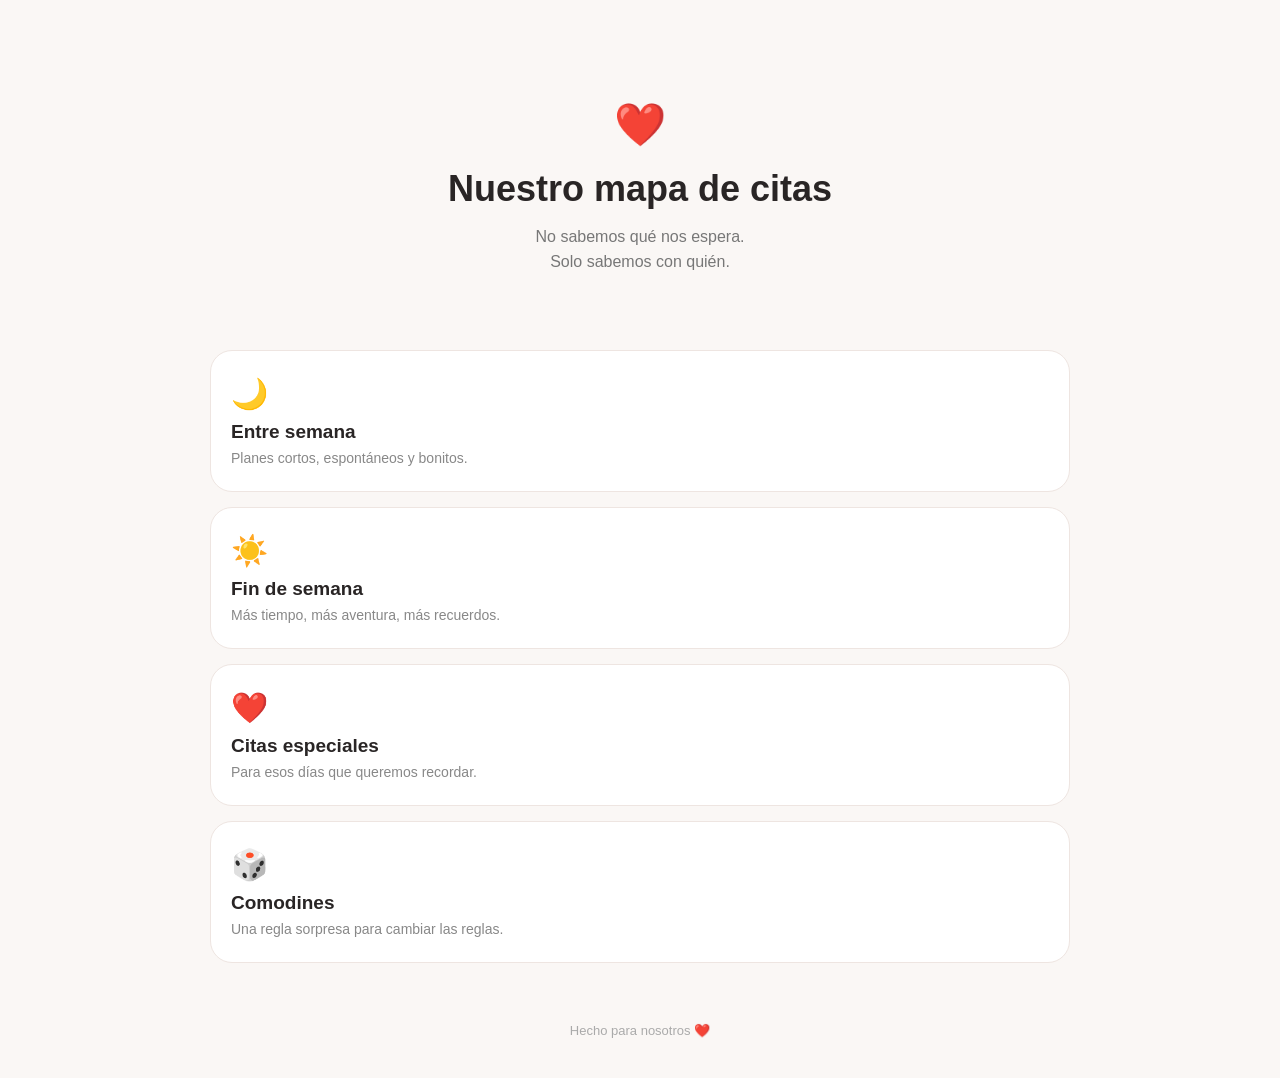
==== index.html @ 82c88a0c "Refactor index.html structure and content" ====
<!DOCTYPE html>
<html lang="es">

<head>
    <meta charset="UTF-8">
    <meta name="viewport" content="width=device-width, initial-scale=1.0">

    <title>Nuestro mapa de citas</title>

    <link rel="stylesheet" href="styles.css">
</head>

<body>

    <main class="container">

        <section class="hero">

            <div class="heart">❤️</div>

            <h1>Nuestro mapa de citas</h1>

            <p class="subtitle">
                No sabemos qué nos espera.<br>
                Solo sabemos con quién.
            </p>

        </section>


        <section class="categories">

            <div class="category">

                <div class="category-icon">🌙</div>

                <h2>Entre semana</h2>

                <p>
                    Planes cortos, espontáneos y bonitos.
                </p>

            </div>


            <div class="category">

                <div class="category-icon">☀️</div>

                <h2>Fin de semana</h2>

                <p>
                    Más tiempo, más aventura, más recuerdos.
                </p>

            </div>


            <div class="category">

                <div class="category-icon">❤️</div>

                <h2>Citas especiales</h2>

                <p>
                    Para esos días que queremos recordar.
                </p>

            </div>


            <div class="category">

                <div class="category-icon">🎲</div>

                <h2>Comodines</h2>

                <p>
                    Una regla sorpresa para cambiar las reglas.
                </p>

            </div>

        </section>


        <footer class="footer">

            Hecho para nosotros ❤️

        </footer>

    </main>

</body>

</html>
---- styles.css ----
* {
    box-sizing: border-box;
    margin: 0;
    padding: 0;
}

body {
    font-family: -apple-system, BlinkMacSystemFont, "Segoe UI", sans-serif;
    background: #faf7f5;
    color: #292525;
    min-height: 100vh;
}

.container {
    width: 100%;
    max-width: 900px;
    margin: 0 auto;
    padding: 40px 20px;
}

.hero {
    text-align: center;
    padding: 60px 20px 40px;
}

.heart {
    font-size: 42px;
    margin-bottom: 20px;
}

h1 {
    font-size: 36px;
    line-height: 1.1;
    margin-bottom: 15px;
}

.subtitle {
    color: #777;
    font-size: 16px;
    line-height: 1.6;
    max-width: 500px;
    margin: 0 auto;
}

.categories {
    display: grid;
    gap: 15px;
    margin-top: 35px;
}

.category {
    display: block;
    text-decoration: none;
    color: inherit;
    background: white;
    border: 1px solid #eee5e1;
    border-radius: 22px;
    padding: 25px 20px;
    transition: transform 0.2s ease, box-shadow 0.2s ease;
}

.category:hover {
    transform: translateY(-3px);
    box-shadow: 0 10px 30px rgba(0, 0, 0, 0.07);
}

.category-icon {
    font-size: 30px;
    margin-bottom: 10px;
}

.category h2 {
    font-size: 19px;
    margin-bottom: 7px;
}

.category p {
    color: #888;
    font-size: 14px;
}

.footer {
    text-align: center;
    margin-top: 60px;
    color: #aaa;
    font-size: 13px;
}
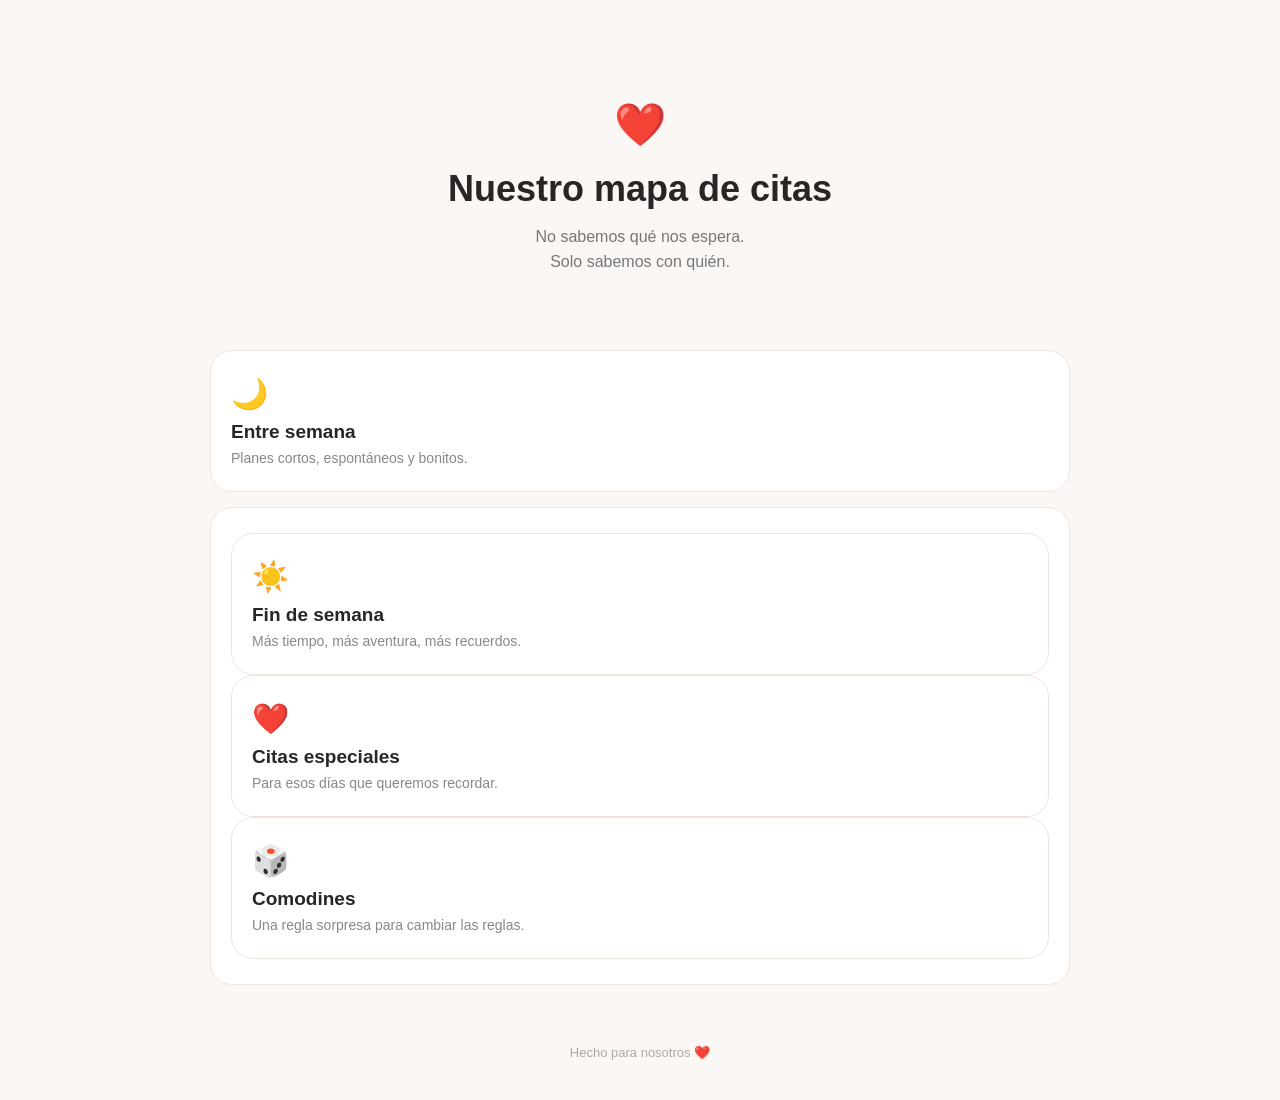
==== commit 43dc06b6: "Update index.html" ====
--- a/index.html
+++ b/index.html
@@ -30,7 +30,7 @@
 
         <section class="categories">
 
-            <div class="category">
+            <a href="entre-semana.html" class="category">
 
                 <div class="category-icon">🌙</div>
 
@@ -53,7 +53,7 @@
                     Más tiempo, más aventura, más recuerdos.
                 </p>
 
-            </div>
+            </a>
 
 
             <div class="category">
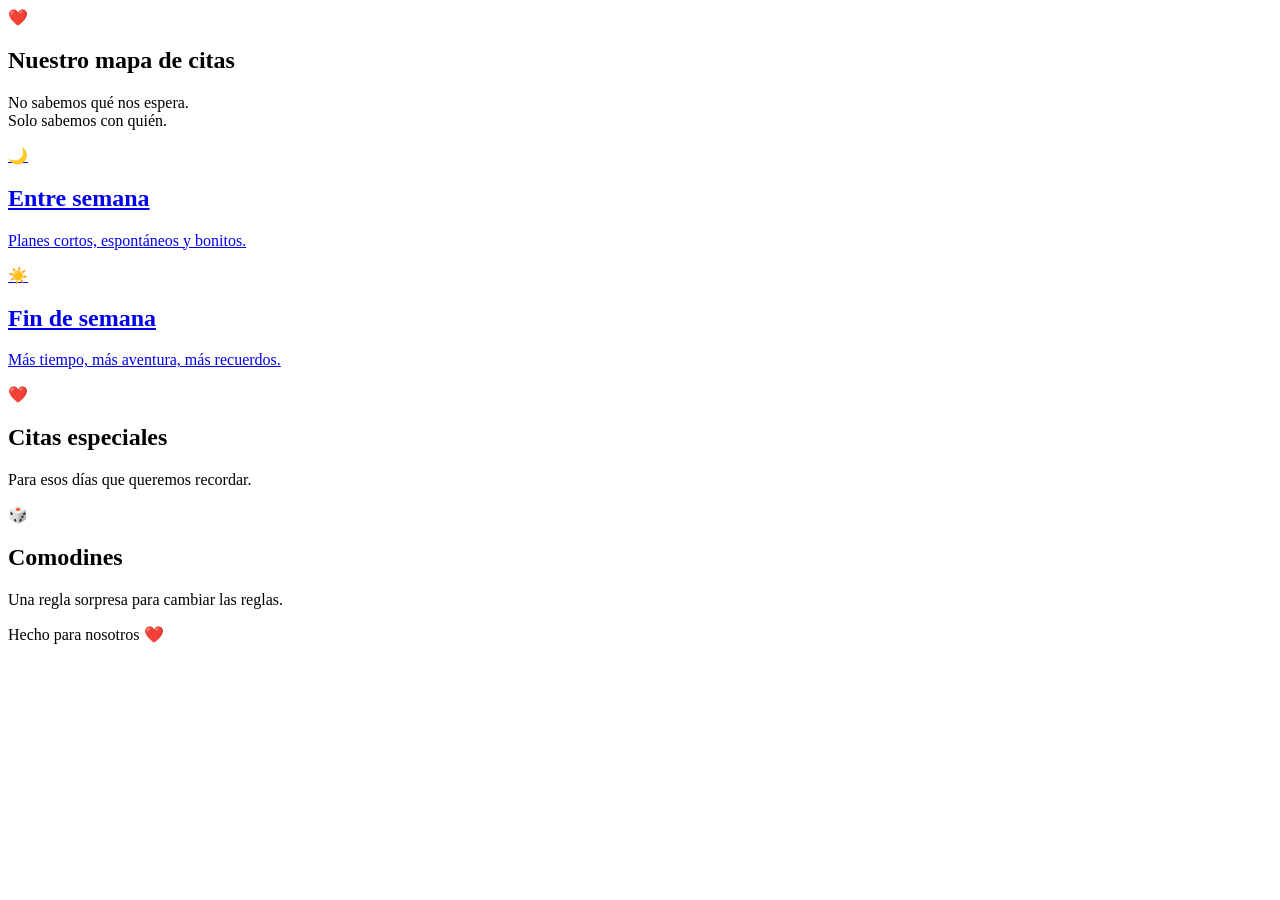
==== commit 290f255e: "Update index.html" ====
--- a/index.html
+++ b/index.html
@@ -7,7 +7,7 @@
 
     <title>Nuestro mapa de citas</title>
 
-    <link rel="stylesheet" href="styles.css">
+    <link rel="stylesheet" href="estilos.css">
 </head>
 
 <body>
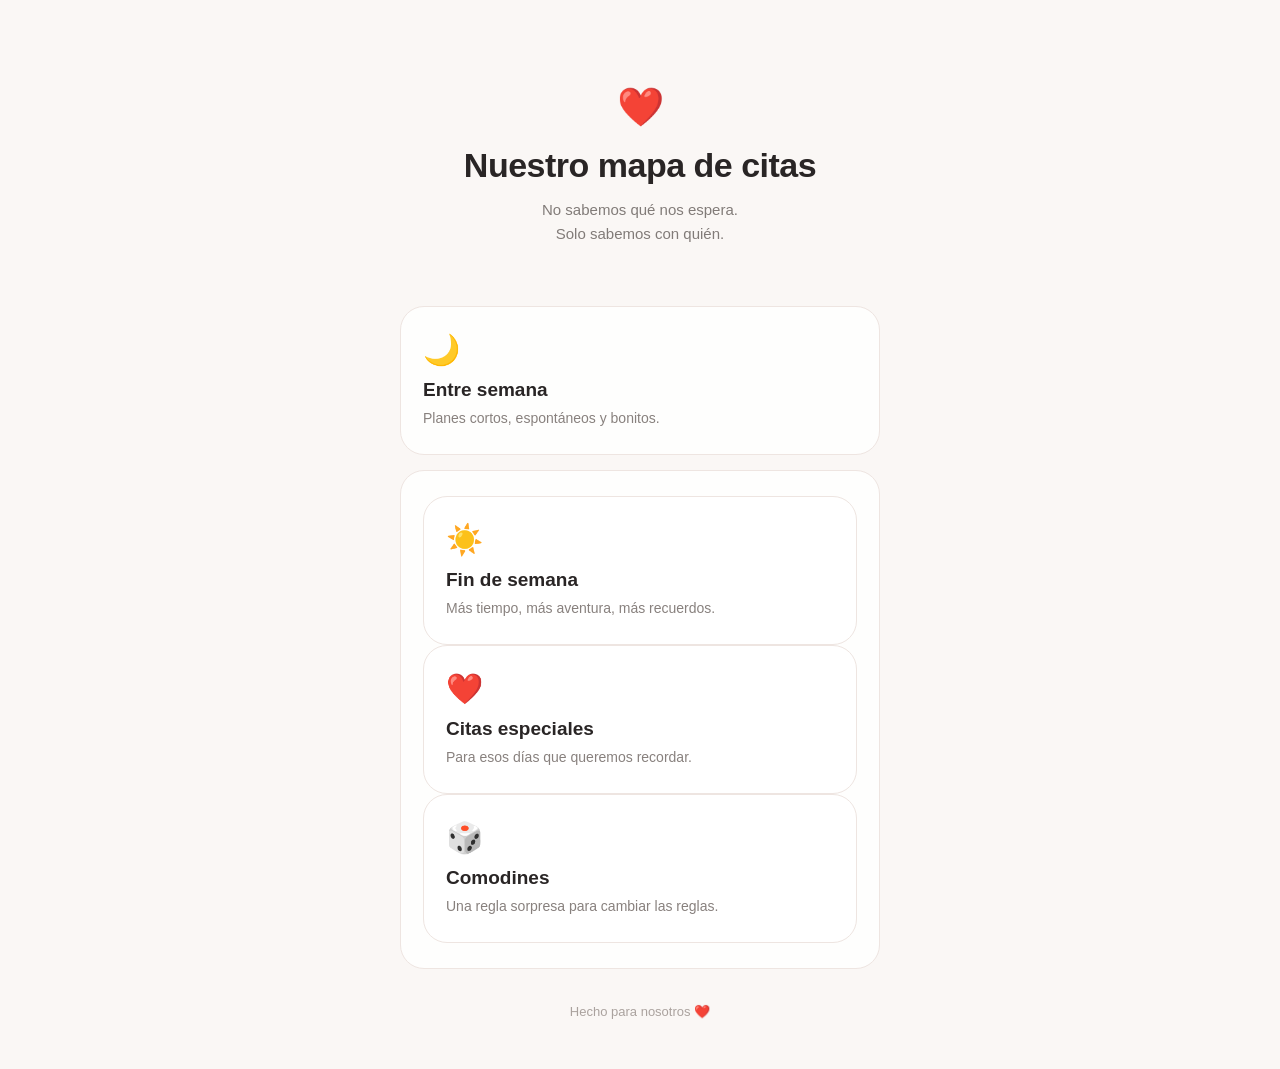
==== commit ac2655fc: "Fix stylesheet link from estilos.css to styles.css" ====
--- a/index.html
+++ b/index.html
@@ -7,7 +7,7 @@
 
     <title>Nuestro mapa de citas</title>
 
-    <link rel="stylesheet" href="estilos.css">
+    <link rel="stylesheet" href="styles.css">
 </head>
 
 <body>
--- a/styles.css
+++ b/styles.css
@@ -0,0 +1,174 @@
+* {
+    box-sizing: border-box;
+    margin: 0;
+    padding: 0;
+}
+
+body {
+    font-family: -apple-system, BlinkMacSystemFont, "Segoe UI", sans-serif;
+    background: #faf7f5;
+    color: #292525;
+    min-height: 100vh;
+}
+
+.container {
+    width: 100%;
+    max-width: 520px;
+    margin: 0 auto;
+    padding: 30px 20px 50px;
+}
+
+/* PORTADA */
+
+.hero {
+    text-align: center;
+    padding: 55px 10px 35px;
+}
+
+.heart {
+    font-size: 38px;
+    margin-bottom: 18px;
+}
+
+h1 {
+    font-size: 34px;
+    line-height: 1.1;
+    letter-spacing: -0.5px;
+    margin-bottom: 14px;
+}
+
+.subtitle {
+    color: #817b78;
+    font-size: 15px;
+    line-height: 1.6;
+    max-width: 400px;
+    margin: 0 auto;
+}
+
+/* TARJETAS */
+
+.categories {
+    display: grid;
+    gap: 15px;
+    margin-top: 25px;
+}
+
+.category {
+    display: block;
+    text-decoration: none;
+    color: inherit;
+    background: rgba(255, 255, 255, 0.85);
+    border: 1px solid #eee5e1;
+    border-radius: 24px;
+    padding: 25px 22px;
+    transition: transform 0.2s ease, box-shadow 0.2s ease;
+}
+
+.category:hover {
+    transform: translateY(-3px);
+    box-shadow: 0 12px 35px rgba(70, 45, 35, 0.08);
+}
+
+.category-icon {
+    font-size: 30px;
+    margin-bottom: 12px;
+}
+
+.category h2 {
+    font-size: 19px;
+    margin-bottom: 7px;
+}
+
+.category p {
+    color: #88817e;
+    font-size: 14px;
+    line-height: 1.5;
+}
+
+/* PANTALLA DE CITA */
+
+#revelacion {
+    text-align: center;
+    padding: 45px 25px;
+    margin-top: 15px;
+    border-radius: 30px;
+    background: rgba(255, 255, 255, 0.9);
+    border: 1px solid #eee5e1;
+    box-shadow: 0 15px 45px rgba(70, 45, 35, 0.06);
+}
+
+#numero-cita {
+    font-size: 18px;
+    color: #a08b82;
+    margin-bottom: 25px;
+}
+
+#mensaje-revelacion {
+    color: #817b78;
+    font-size: 15px;
+    margin-bottom: 20px;
+}
+
+#cuenta-regresiva {
+    font-size: 64px;
+    font-weight: 300;
+    line-height: 1;
+    margin: 15px 0 25px;
+}
+
+#resultado-cita {
+    padding-top: 10px;
+    animation: aparecer 0.8s ease;
+}
+
+#resultado-cita h2 {
+    font-size: 27px;
+    line-height: 1.2;
+    margin-bottom: 14px;
+}
+
+#resultado-cita p {
+    color: #77716e;
+    font-size: 16px;
+    line-height: 1.7;
+}
+
+/* ANIMACIÓN */
+
+@keyframes aparecer {
+    from {
+        opacity: 0;
+        transform: translateY(12px);
+    }
+
+    to {
+        opacity: 1;
+        transform: translateY(0);
+    }
+}
+
+/* PIE DE PÁGINA */
+
+.footer {
+    text-align: center;
+    margin-top: 35px;
+    color: #aaa29e;
+    font-size: 13px;
+}
+
+.footer .category {
+    display: inline-block;
+    margin-bottom: 25px;
+    padding: 12px 20px;
+    font-size: 14px;
+    color: #5f5753;
+    background: transparent;
+    border: 1px solid #e7ddd8;
+}
+
+.footer .category:hover {
+    background: white;
+    transform: none;
+    box-shadow: none;
+}
+/* actualización */
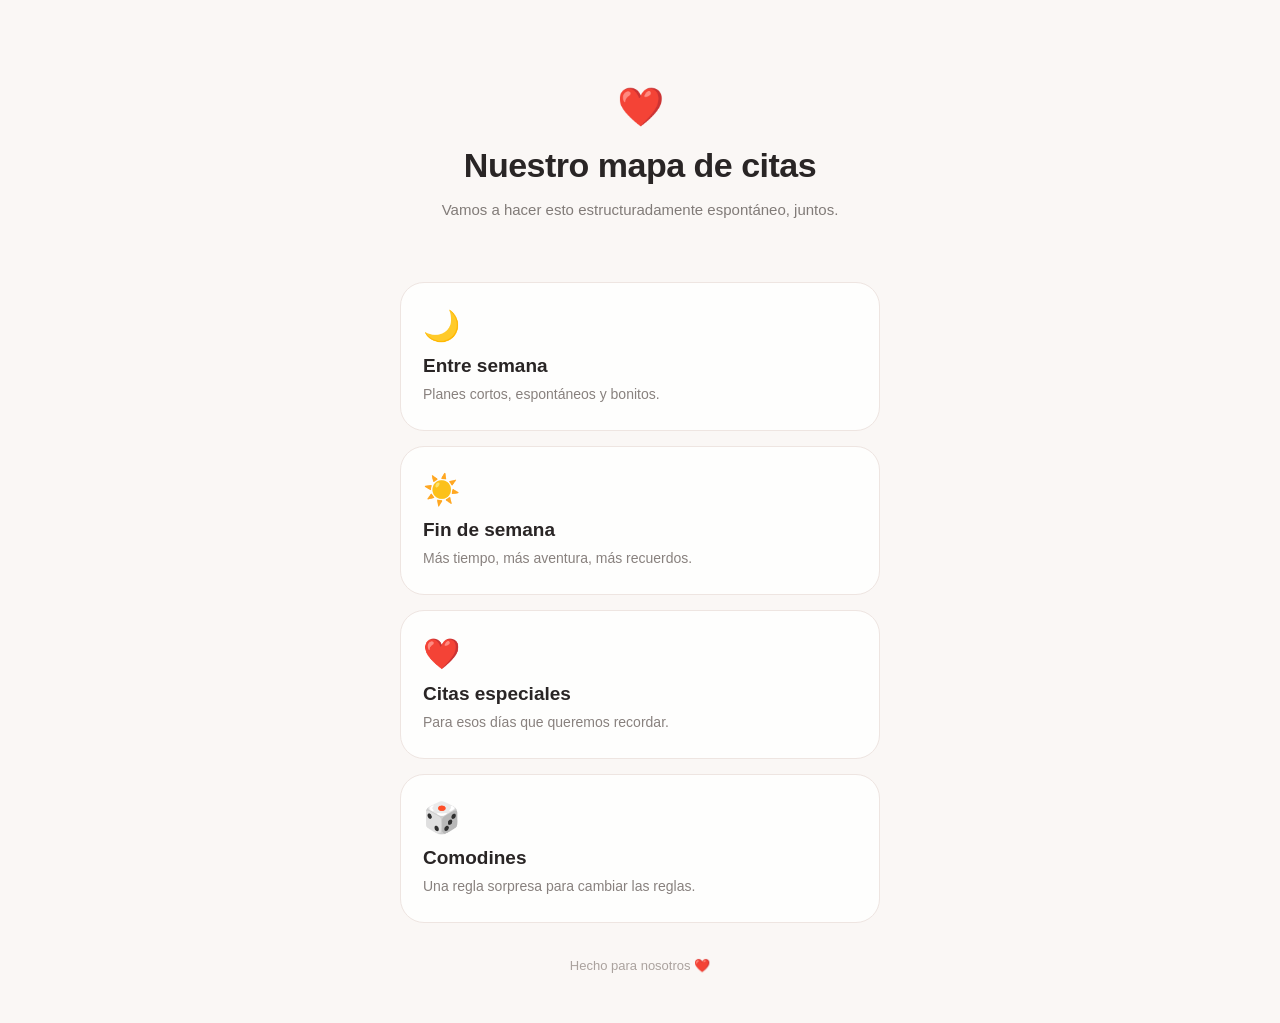
==== commit e2465da6: "Revise HTML structure and update text content" ====
--- a/index.html
+++ b/index.html
@@ -21,8 +21,7 @@
             <h1>Nuestro mapa de citas</h1>
 
             <p class="subtitle">
-                No sabemos qué nos espera.<br>
-                Solo sabemos con quién.
+                Vamos a hacer esto estructuradamente espontáneo, juntos.
             </p>
 
         </section>
@@ -40,10 +39,10 @@
                     Planes cortos, espontáneos y bonitos.
                 </p>
 
-            </div>
+            </a>
 
 
-            <div class="category">
+            <a href="#" class="category">
 
                 <div class="category-icon">☀️</div>
 
@@ -56,7 +55,7 @@
             </a>
 
 
-            <div class="category">
+            <a href="#" class="category">
 
                 <div class="category-icon">❤️</div>
 
@@ -66,10 +65,10 @@
                     Para esos días que queremos recordar.
                 </p>
 
-            </div>
+            </a>
 
 
-            <div class="category">
+            <a href="#" class="category">
 
                 <div class="category-icon">🎲</div>
 
@@ -79,7 +78,7 @@
                     Una regla sorpresa para cambiar las reglas.
                 </p>
 
-            </div>
+            </a>
 
         </section>
 
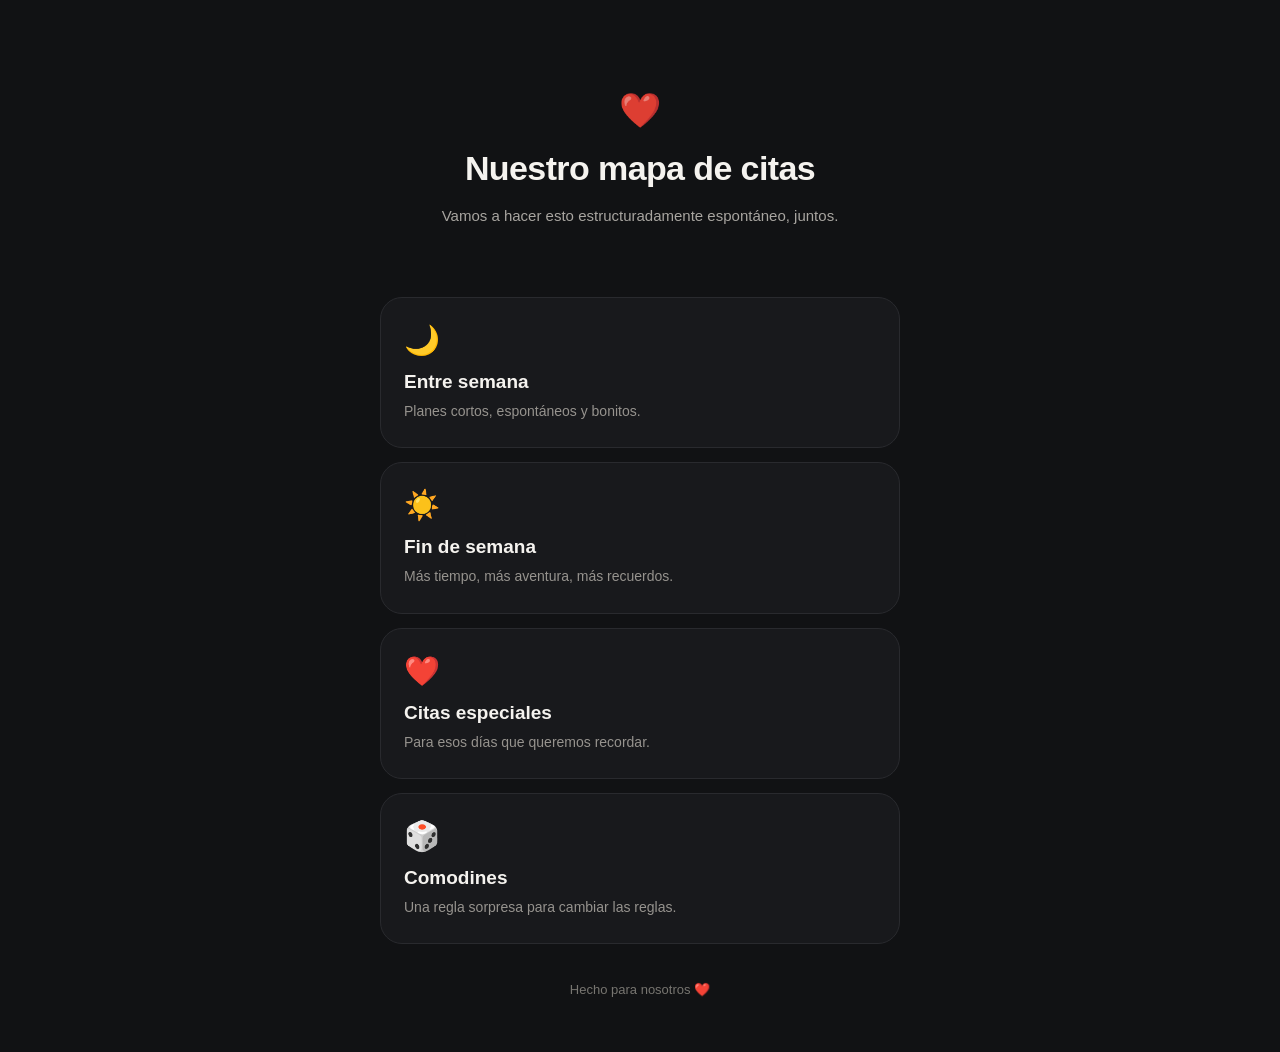
==== commit bbd20815: "Update index.html" ====
--- a/index.html
+++ b/index.html
@@ -7,22 +7,28 @@
 
     <title>Nuestro mapa de citas</title>
 
-    <link rel="stylesheet" href="styles.css">
+    <link rel="stylesheet" href="styles.css?v=3">
 </head>
 
 <body>
 
     <main class="container">
 
-        <section class="hero">
+        <section class="hero portada">
 
-            <div class="heart">❤️</div>
+            <div class="portada-fondo"></div>
 
-            <h1>Nuestro mapa de citas</h1>
+            <div class="portada-contenido">
 
-            <p class="subtitle">
-                Vamos a hacer esto estructuradamente espontáneo, juntos.
-            </p>
+                <div class="heart">❤️</div>
+
+                <h1>Nuestro mapa de citas</h1>
+
+                <p class="subtitle">
+                    Vamos a hacer esto estructuradamente espontáneo, juntos.
+                </p>
+
+            </div>
 
         </section>
 
@@ -85,7 +91,9 @@
 
         <footer class="footer">
 
-            Hecho para nosotros ❤️
+            <p>
+                Hecho para nosotros ❤️
+            </p>
 
         </footer>
 
--- a/styles.css
+++ b/styles.css
@@ -6,114 +6,186 @@
 
 body {
     font-family: -apple-system, BlinkMacSystemFont, "Segoe UI", sans-serif;
-    background: #faf7f5;
-    color: #292525;
+    background: #111214;
+    color: #f5f3ef;
     min-height: 100vh;
 }
+
+/* CONTENEDOR */
 
 .container {
     width: 100%;
-    max-width: 520px;
+    max-width: 560px;
     margin: 0 auto;
-    padding: 30px 20px 50px;
-}
+    padding: 30px 20px 55px;
+}
+
 
 /* PORTADA */
 
 .hero {
     text-align: center;
-    padding: 55px 10px 35px;
+    padding: 60px 10px 40px;
 }
 
 .heart {
-    font-size: 38px;
-    margin-bottom: 18px;
+    font-size: 34px;
+    margin-bottom: 20px;
+    opacity: 0.9;
 }
 
 h1 {
     font-size: 34px;
     line-height: 1.1;
-    letter-spacing: -0.5px;
-    margin-bottom: 14px;
+    letter-spacing: -0.6px;
+    margin-bottom: 16px;
+    font-weight: 600;
 }
 
 .subtitle {
-    color: #817b78;
+    color: #a8a5a0;
     font-size: 15px;
-    line-height: 1.6;
-    max-width: 400px;
+    line-height: 1.7;
+    max-width: 410px;
     margin: 0 auto;
 }
 
-/* TARJETAS */
+
+/* CATEGORÍAS */
 
 .categories {
     display: grid;
-    gap: 15px;
-    margin-top: 25px;
+    gap: 14px;
+    margin-top: 28px;
 }
 
 .category {
     display: block;
     text-decoration: none;
     color: inherit;
-    background: rgba(255, 255, 255, 0.85);
-    border: 1px solid #eee5e1;
-    border-radius: 24px;
-    padding: 25px 22px;
-    transition: transform 0.2s ease, box-shadow 0.2s ease;
+
+    background: #18191c;
+
+    border: 1px solid #292a2e;
+    border-radius: 22px;
+
+    padding: 25px 23px;
+
+    transition:
+        transform 0.2s ease,
+        background 0.2s ease,
+        border-color 0.2s ease,
+        box-shadow 0.2s ease;
 }
 
 .category:hover {
     transform: translateY(-3px);
-    box-shadow: 0 12px 35px rgba(70, 45, 35, 0.08);
+    background: #1d1e21;
+    border-color: #3a3b40;
+    box-shadow: 0 18px 45px rgba(0, 0, 0, 0.28);
 }
 
 .category-icon {
-    font-size: 30px;
-    margin-bottom: 12px;
+    font-size: 29px;
+    margin-bottom: 14px;
 }
 
 .category h2 {
     font-size: 19px;
+    font-weight: 600;
     margin-bottom: 7px;
 }
 
 .category p {
-    color: #88817e;
+    color: #96938e;
     font-size: 14px;
-    line-height: 1.5;
-}
-
-/* PANTALLA DE CITA */
+    line-height: 1.6;
+}
+
+
+/* CUADRÍCULA DE NÚMEROS */
+
+.number-grid {
+    display: grid;
+    grid-template-columns: repeat(2, 1fr);
+    gap: 14px;
+    margin-top: 18px;
+}
+
+.number-card {
+    display: flex;
+    align-items: center;
+    justify-content: center;
+
+    min-height: 110px;
+
+    text-decoration: none;
+    color: #f5f3ef;
+
+    background: #18191c;
+
+    border: 1px solid #292a2e;
+    border-radius: 22px;
+
+    transition:
+        transform 0.2s ease,
+        background 0.2s ease,
+        border-color 0.2s ease,
+        box-shadow 0.2s ease;
+}
+
+.number-card span {
+    font-size: 30px;
+    font-weight: 500;
+    letter-spacing: -0.5px;
+}
+
+.number-card:hover {
+    transform: translateY(-3px);
+    background: #1d1e21;
+    border-color: #3a3b40;
+    box-shadow: 0 18px 45px rgba(0, 0, 0, 0.28);
+}
+
+.number-card:active {
+    transform: scale(0.97);
+}
+
+
+/* PANTALLA DE REVELACIÓN */
 
 #revelacion {
     text-align: center;
-    padding: 45px 25px;
+
+    padding: 50px 25px;
     margin-top: 15px;
-    border-radius: 30px;
-    background: rgba(255, 255, 255, 0.9);
-    border: 1px solid #eee5e1;
-    box-shadow: 0 15px 45px rgba(70, 45, 35, 0.06);
+
+    border-radius: 28px;
+
+    background: #18191c;
+    border: 1px solid #292a2e;
+
+    box-shadow: 0 20px 55px rgba(0, 0, 0, 0.25);
 }
 
 #numero-cita {
     font-size: 18px;
-    color: #a08b82;
+    color: #b8b2aa;
     margin-bottom: 25px;
 }
 
 #mensaje-revelacion {
-    color: #817b78;
+    color: #a8a5a0;
     font-size: 15px;
     margin-bottom: 20px;
 }
 
 #cuenta-regresiva {
-    font-size: 64px;
+    font-size: 68px;
     font-weight: 300;
     line-height: 1;
-    margin: 15px 0 25px;
+    margin: 18px 0 28px;
+    color: #f5f3ef;
 }
 
 #resultado-cita {
@@ -122,16 +194,18 @@
 }
 
 #resultado-cita h2 {
-    font-size: 27px;
+    font-size: 28px;
     line-height: 1.2;
     margin-bottom: 14px;
+    font-weight: 600;
 }
 
 #resultado-cita p {
-    color: #77716e;
+    color: #a8a5a0;
     font-size: 16px;
     line-height: 1.7;
 }
+
 
 /* ANIMACIÓN */
 
@@ -147,28 +221,46 @@
     }
 }
 
+
 /* PIE DE PÁGINA */
 
 .footer {
     text-align: center;
-    margin-top: 35px;
-    color: #aaa29e;
+    margin-top: 38px;
+    color: #777570;
     font-size: 13px;
 }
 
 .footer .category {
     display: inline-block;
     margin-bottom: 25px;
+
     padding: 12px 20px;
+
     font-size: 14px;
-    color: #5f5753;
+    color: #aaa6a0;
+
     background: transparent;
-    border: 1px solid #e7ddd8;
+    border: 1px solid #292a2e;
 }
 
 .footer .category:hover {
-    background: white;
+    background: #18191c;
     transform: none;
     box-shadow: none;
 }
-/* actualización */
+
+
+/* AJUSTE PARA PANTALLAS GRANDES */
+
+@media (min-width: 500px) {
+
+    .number-grid {
+        grid-template-columns: repeat(5, 1fr);
+    }
+
+    .number-card {
+        min-height: 95px;
+    }
+
+}
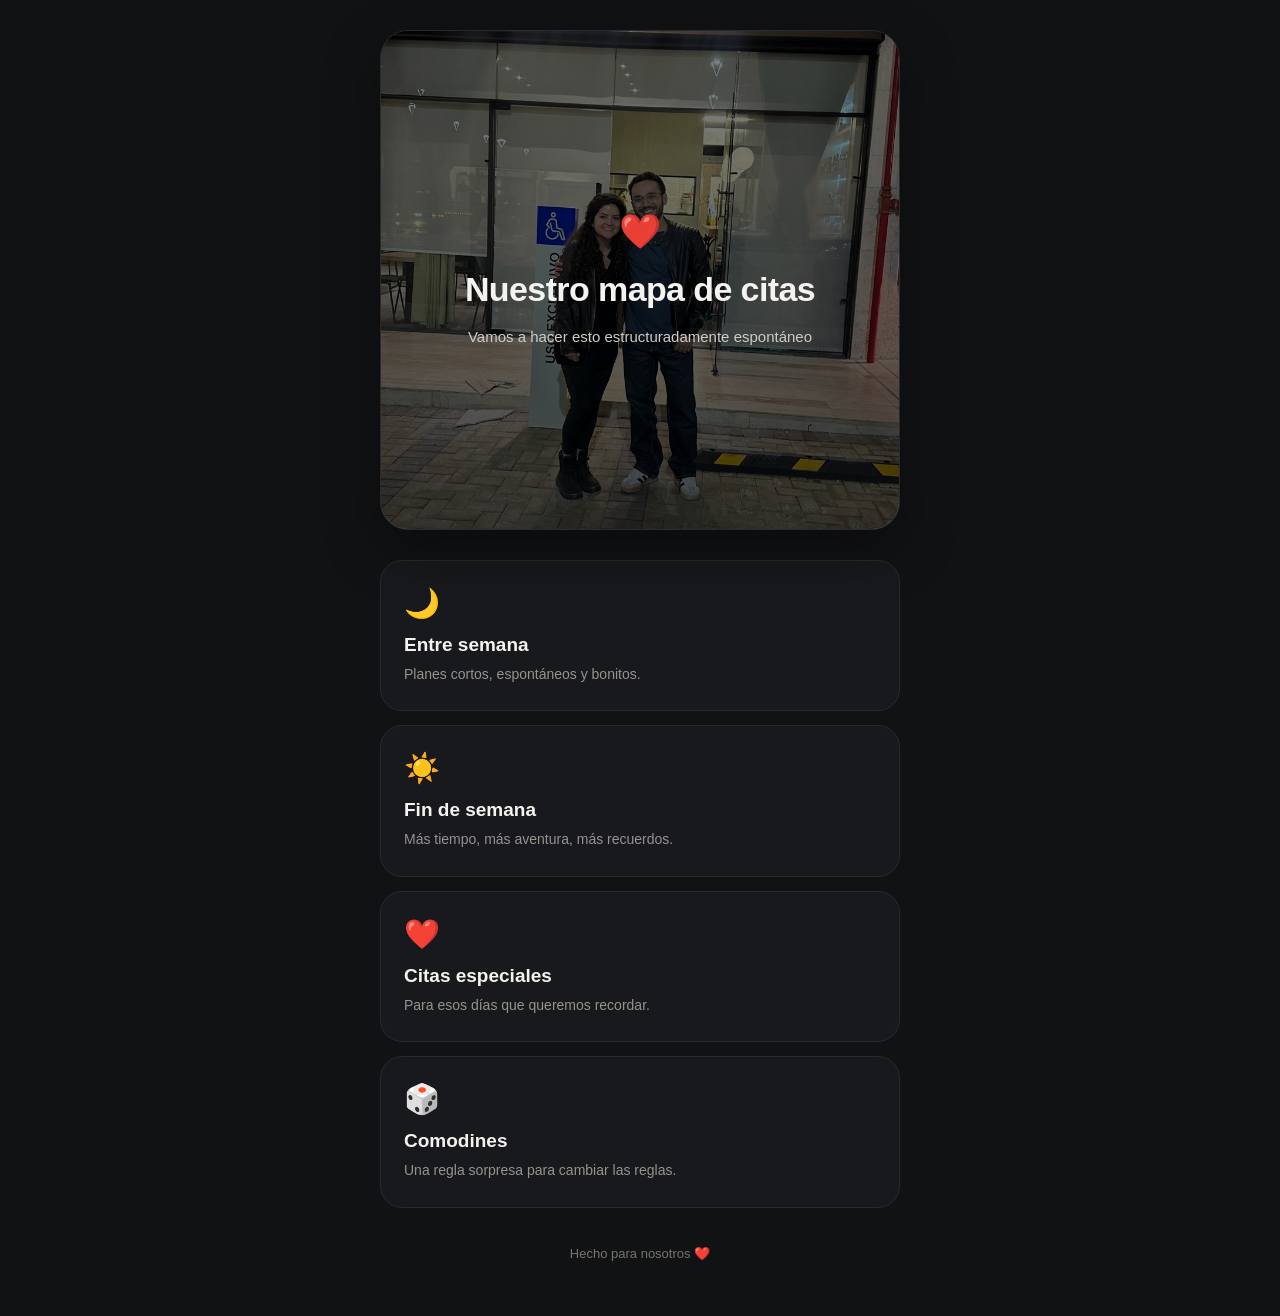
==== commit 30ded5ed: "Update index.html" ====
--- a/index.html
+++ b/index.html
@@ -25,7 +25,7 @@
                 <h1>Nuestro mapa de citas</h1>
 
                 <p class="subtitle">
-                    Vamos a hacer esto estructuradamente espontáneo, juntos.
+                    Vamos a hacer esto estructuradamente espontáneo
                 </p>
 
             </div>
--- a/styles.css
+++ b/styles.css
@@ -11,6 +11,7 @@
     min-height: 100vh;
 }
 
+
 /* CONTENEDOR */
 
 .container {
@@ -28,11 +29,81 @@
     padding: 60px 10px 40px;
 }
 
+
+/* PORTADA CON FOTO */
+
+.portada {
+    position: relative;
+
+    min-height: 500px;
+
+    display: flex;
+    align-items: center;
+    justify-content: center;
+
+    overflow: hidden;
+
+    border-radius: 28px;
+
+    padding: 0;
+
+    margin-bottom: 30px;
+
+    border: 1px solid #292a2e;
+
+    background: #18191c;
+
+    box-shadow: 0 20px 55px rgba(0, 0, 0, 0.35);
+}
+
+
+/* IMAGEN DE FONDO */
+
+.portada-fondo {
+    position: absolute;
+    inset: 0;
+
+    background-image:
+        linear-gradient(
+            rgba(0, 0, 0, 0.48),
+            rgba(0, 0, 0, 0.72)
+        ),
+        url("5038fc4a-c619-45fd-89da-614c9c5ed0f9.jpeg");
+
+    background-size: cover;
+    background-position: center;
+
+    transform: scale(1.02);
+
+    z-index: 0;
+}
+
+
+/* CONTENIDO SOBRE LA FOTO */
+
+.portada-contenido {
+    position: relative;
+
+    z-index: 1;
+
+    width: 100%;
+
+    padding: 45px 25px;
+
+    text-align: center;
+}
+
+
+/* CORAZÓN */
+
 .heart {
     font-size: 34px;
     margin-bottom: 20px;
-    opacity: 0.9;
-}
+    opacity: 0.95;
+}
+
+
+/* TÍTULO */
 
 h1 {
     font-size: 34px;
@@ -42,8 +113,11 @@
     font-weight: 600;
 }
 
+
+/* SUBTÍTULO */
+
 .subtitle {
-    color: #a8a5a0;
+    color: #d0ccc6;
     font-size: 15px;
     line-height: 1.7;
     max-width: 410px;
@@ -251,7 +325,7 @@
 }
 
 
-/* AJUSTE PARA PANTALLAS GRANDES */
+/* PANTALLAS GRANDES */
 
 @media (min-width: 500px) {
 
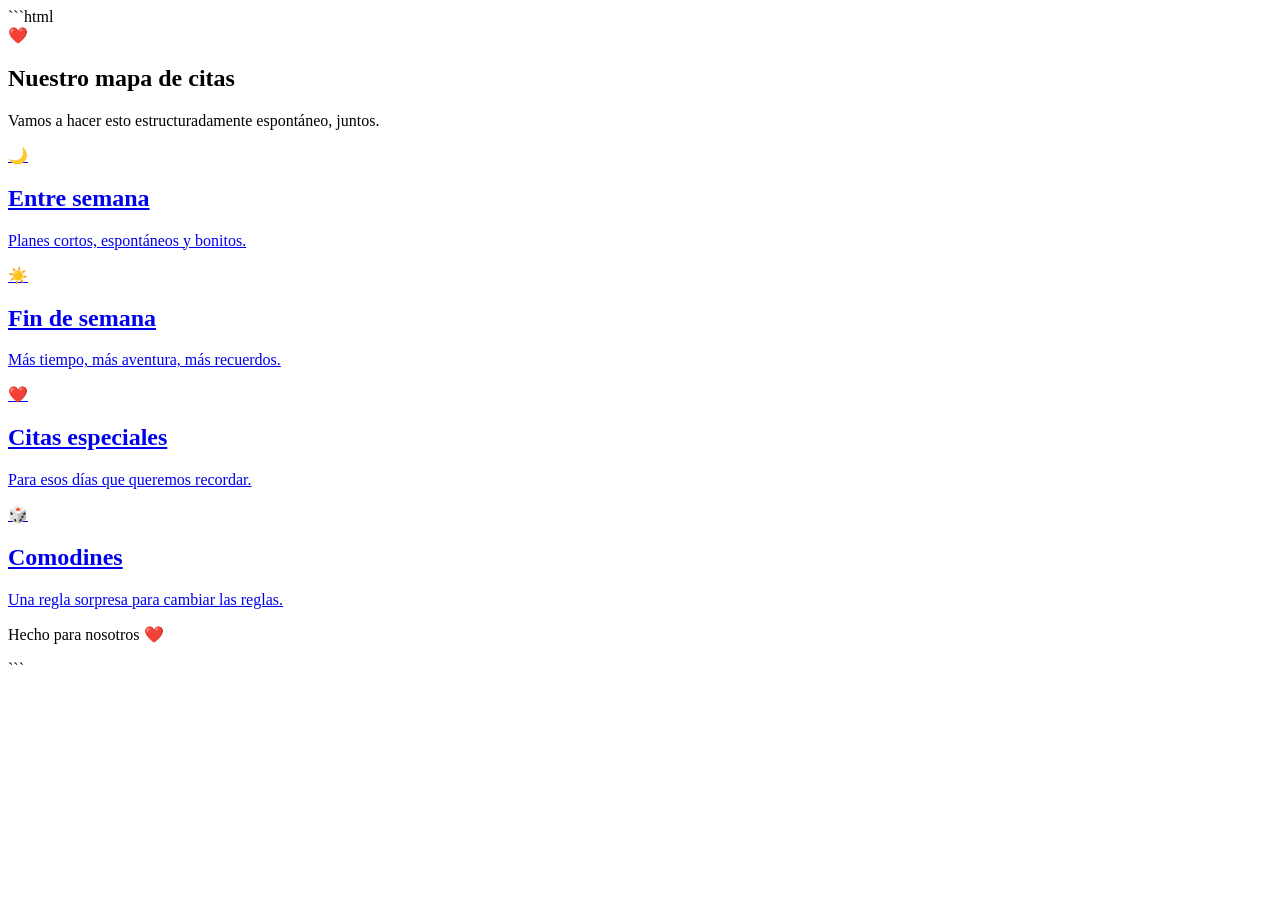
==== commit 5819fd7e: "Update index.html" ====
--- a/index.html
+++ b/index.html
@@ -1,3 +1,4 @@
+```html
 <!DOCTYPE html>
 <html lang="es">
 
@@ -7,7 +8,7 @@
 
     <title>Nuestro mapa de citas</title>
 
-    <link rel="stylesheet" href="styles.css?v=3">
+    <link rel="stylesheet" href="estilos.css?v=3">
 </head>
 
 <body>
@@ -25,7 +26,7 @@
                 <h1>Nuestro mapa de citas</h1>
 
                 <p class="subtitle">
-                    Vamos a hacer esto estructuradamente espontáneo
+                    Vamos a hacer esto estructuradamente espontáneo, juntos.
                 </p>
 
             </div>
@@ -102,3 +103,4 @@
 </body>
 
 </html>
+```
